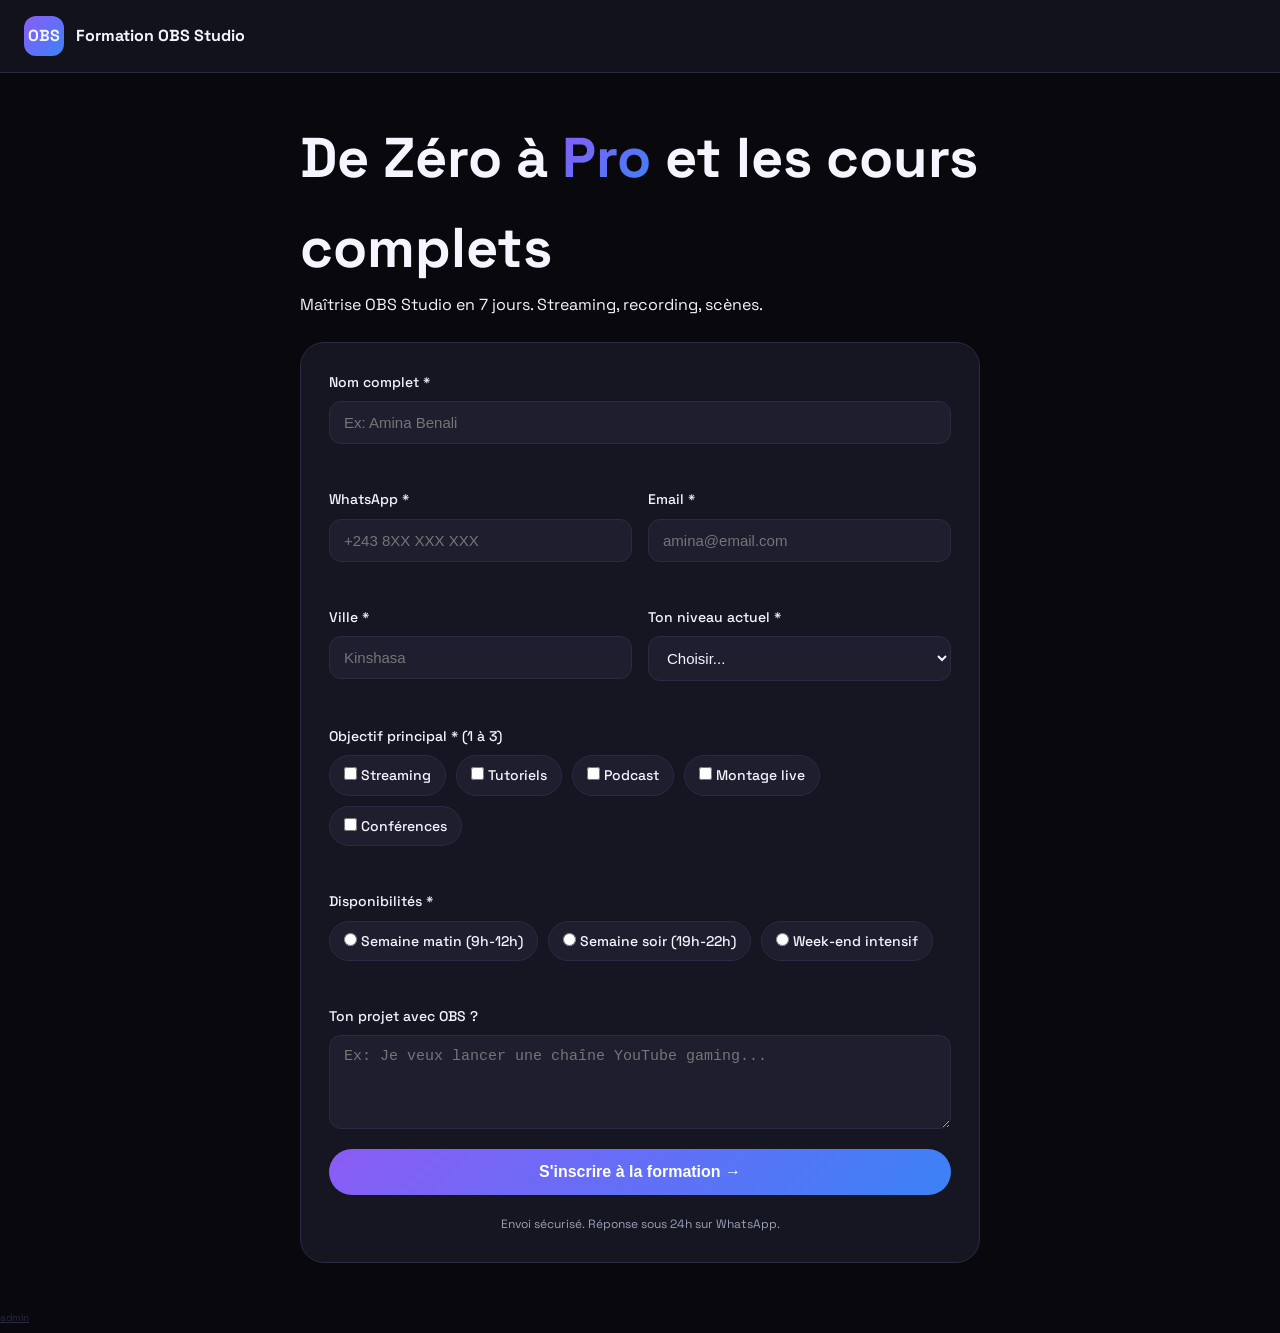
==== index.html @ a8915857 "first commit" ====
<!DOCTYPE html>
<html lang="fr">
<head>
  <meta charset="UTF-8">
  <meta name="viewport" content="width=device-width, initial-scale=1.0">
  <title>Formation OBS Studio - De Zéro à Pro</title>
  <link rel="stylesheet" href="style.css">
  <link href="https://fonts.googleapis.com/css2?family=Space+Grotesk:wght@400;500;600;700&display=swap" rel="stylesheet">
</head>
<body>
  <header class="header">
    <div class="logo">
      <div class="logo-icon">OBS</div>
      <span>Formation OBS Studio </span>
    </div>
  </header>

  <main class="container">
    <section class="hero">
      <h1>De Zéro à <span class="gradient">Pro</span> et les cours complets</h1>
      <p>Maîtrise OBS Studio en 7 jours. Streaming, recording, scènes.</p>
    </section>

    <form id="obsForm" class="form-card" novalidate>
      <div class="field">
        <label for="nom">Nom complet *</label>
        <input type="text" id="nom" name="nom" placeholder="Ex: Amina Benali" required>
        <span class="error" id="err-nom"></span>
      </div>

      <div class="row">
        <div class="field">
          <label for="whatsapp">WhatsApp *</label>
          <input type="tel" id="whatsapp" name="whatsapp" placeholder="+243 8XX XXX XXX" required>
          <span class="error" id="err-whatsapp"></span>
        </div>
        <div class="field">
          <label for="email">Email *</label>
          <input type="email" id="email" name="email" placeholder="amina@email.com" required>
          <span class="error" id="err-email"></span>
        </div>
      </div>

      <div class="row">
        <div class="field">
          <label for="ville">Ville *</label>
          <input type="text" id="ville" name="ville" placeholder="Kinshasa" required>
          <span class="error" id="err-ville"></span>
        </div>
        <div class="field">
          <label for="niveau">Ton niveau actuel *</label>
          <select id="niveau" name="niveau" required>
            <option value="">Choisir...</option>
            <option value="debutant">Débutant - Jamais utilisé OBS</option>
            <option value="intermediaire">Intermédiaire - Bases acquises</option>
            <option value="avance">Avancé - Je stream déjà</option>
            <option value="formateur">Futur formateur</option>
            <option value="formateur">je prépare mon studion</option>
          </select>
          <span class="error" id="err-niveau"></span>
        </div>
      </div>

      <div class="field">
        <label>Objectif principal * (1 à 3)</label>
        <div class="checkbox-grid">
          <label><input type="checkbox" name="objectifs" value="streaming"> Streaming</label>
          <label><input type="checkbox" name="objectifs" value="tuto"> Tutoriels</label>
          <label><input type="checkbox" name="objectifs" value="podcast"> Podcast</label>
          <label><input type="checkbox" name="objectifs" value="live"> Montage live</label>
          <label><input type="checkbox" name="objectifs" value="conf"> Conférences</label>
        </div>
        <span class="error" id="err-objectifs"></span>
      </div>

      <div class="field">
        <label>Disponibilités *</label>
        <div class="radio-group">
          <label><input type="radio" name="dispo" value="matin" required> Semaine matin (9h-12h)</label>
          <label><input type="radio" name="dispo" value="soir" required> Semaine soir (19h-22h)</label>
          <label><input type="radio" name="dispo" value="weekend" required> Week-end intensif</label>
        </div>
        <span class="error" id="err-dispo"></span>
      </div>

      <div class="field">
        <label for="message">Ton projet avec OBS ?</label>
        <textarea id="message" name="message" rows="4" placeholder="Ex: Je veux lancer une chaîne YouTube gaming..."></textarea>
      </div>

      <button type="submit" class="btn-primary" id="submitBtn">
        S'inscrire à la formation →
      </button>
      <p class="legal">Envoi sécurisé. Réponse sous 24h sur WhatsApp.</p>
    </form>

    <div id="successBox" class="success hidden">
      <h3>✅ Inscription envoyée !</h3>
      <p>On te contacte sur WhatsApp très vite.</p>
      <div class="share-link">
        <span id="shareUrl"></span>
        <button onclick="copyLink()">Copier</button>
      </div>
    </div>
  </main>
  <script src="script.js"></script>
      <a href="admin.html" style="color:#2a2a44;font-size:10px">admin</a>
</body>
</html>
---- style.css ----
:root {
  --bg: #08080d;
  --surface: #161622;
  --surface-2: #1e1e2f;
  --border: #2a2a44;
  --text: #f5f5ff;
  --muted: #9aa0b6;
  --accent: #8b5cf6;
  --accent-2: #3b82f6;
}
* { margin:0; padding:0; box-sizing:border-box; }
body {
  background: var(--bg);
  color: var(--text);
  font-family: 'Space Grotesk', sans-serif;
  line-height: 1.6;
}
.header {
  position: sticky; top:0; z-index:10;
  background: rgba(22,22,34,0.8);
  backdrop-filter: blur(12px);
  border-bottom: 1px solid var(--border);
  padding: 16px 24px;
}
.logo { display:flex; align-items:center; gap:12px; font-weight:700; }
.logo-icon {
  width:40px; height:40px; border-radius:12px;
  background: linear-gradient(135deg, var(--accent), var(--accent-2));
  display:grid; place-items:center; font-weight:800;
}
.container { max-width: 720px; margin: 0 auto; padding: 40px 20px; }
.hero h1 { font-size: clamp(32px, 6vw, 56px); font-weight:700; }
.gradient {
  background: linear-gradient(135deg, #8b5cf6, #3b82f6);
  -webkit-background-clip: text; -webkit-text-fill-color: transparent;
}
.form-card {
  background: var(--surface);
  border: 1px solid var(--border);
  border-radius: 24px;
  padding: 28px;
  display:flex; flex-direction:column; gap:20px;
  margin-top: 24px;
}
.field { display:flex; flex-direction:column; gap:8px; }
.field label { font-size:14px; font-weight:500; }
.row { display:grid; grid-template-columns:1fr 1fr; gap:16px; }
@media(max-width:640px){ .row{ grid-template-columns:1fr; } }
input, select, textarea {
  background: var(--surface-2);
  border: 1px solid var(--border);
  border-radius: 12px;
  padding: 12px 14px;
  color: var(--text);
  font-size:15px;
}
input:focus, select:focus, textarea:focus {
  outline:none; border-color: var(--accent);
  box-shadow: 0 0 0 3px rgba(139,92,246,0.3);
}
.input-error { border-color:#ef4444 !important; }
.error { font-size:12px; color:#ef4444; min-height:16px; }
.checkbox-grid, .radio-group { display:flex; flex-wrap:wrap; gap:10px; }
.checkbox-grid label, .radio-group label {
  background: var(--surface-2);
  border:1px solid var(--border);
  border-radius:999px;
  padding:8px 14px; cursor:pointer; font-size:14px;
}
.checkbox-grid label:has(input:checked),
.radio-group label:has(input:checked) {
  border-color: var(--accent);
  background: rgba(139,92,246,0.15);
}
.btn-primary {
  background: linear-gradient(135deg, var(--accent), var(--accent-2));
  color:white; border:none; border-radius:999px;
  padding:14px 24px; font-weight:600; font-size:16px;
  cursor:pointer;
}
.btn-primary:hover { transform: translateY(-1px); filter: brightness(1.1); }
.success {
  background: #161622;
  border:1px solid #22c55e33;
  border-radius:16px; padding:24px; margin-top:24px;
}
.hidden { display:none; }
.share-link {
  display:flex; align-items:center; justify-content:space-between;
  background:#0f0f18; border:1px dashed #3a3a5a;
  border-radius:10px; padding:10px 14px; margin-top:12px;
  font-family: monospace; font-size:13px;
}
.legal { font-size:12px; color:var(--muted); text-align:center; }
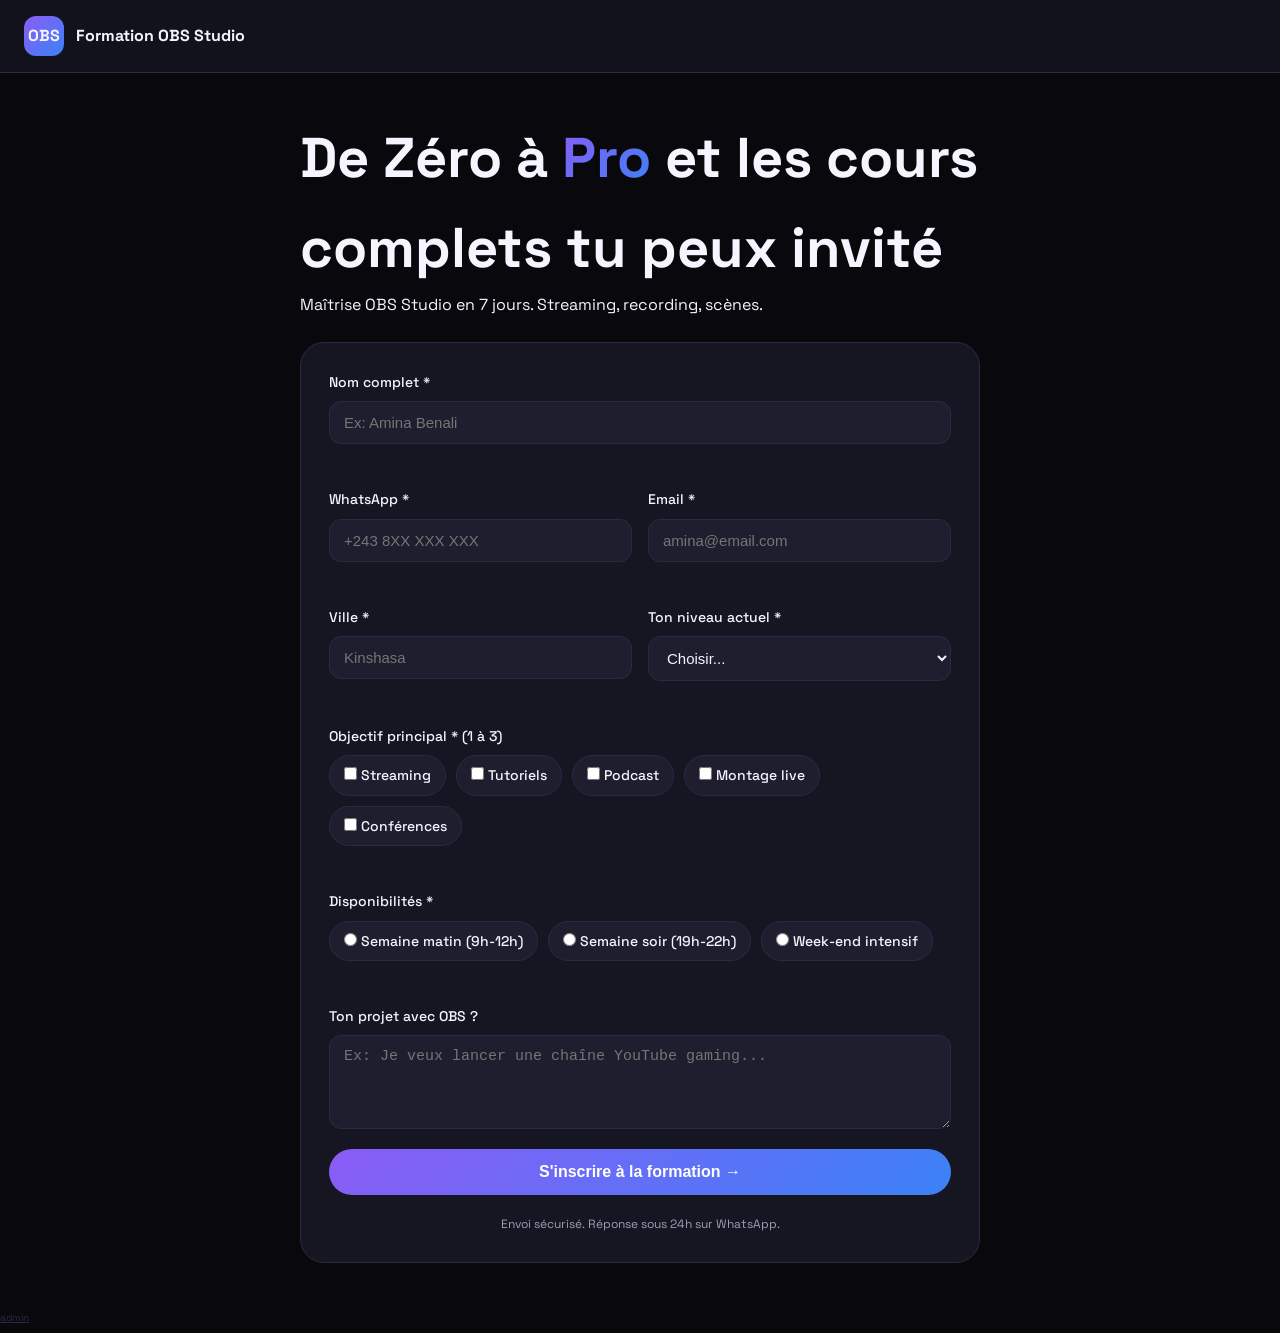
==== commit 3215911c: "test modificafication 2" ====
--- a/index.html
+++ b/index.html
@@ -17,7 +17,7 @@
 
   <main class="container">
     <section class="hero">
-      <h1>De Zéro à <span class="gradient">Pro</span> et les cours complets</h1>
+      <h1>De Zéro à <span class="gradient">Pro</span> et les cours complets tu peux invité</h1>
       <p>Maîtrise OBS Studio en 7 jours. Streaming, recording, scènes.</p>
     </section>
 
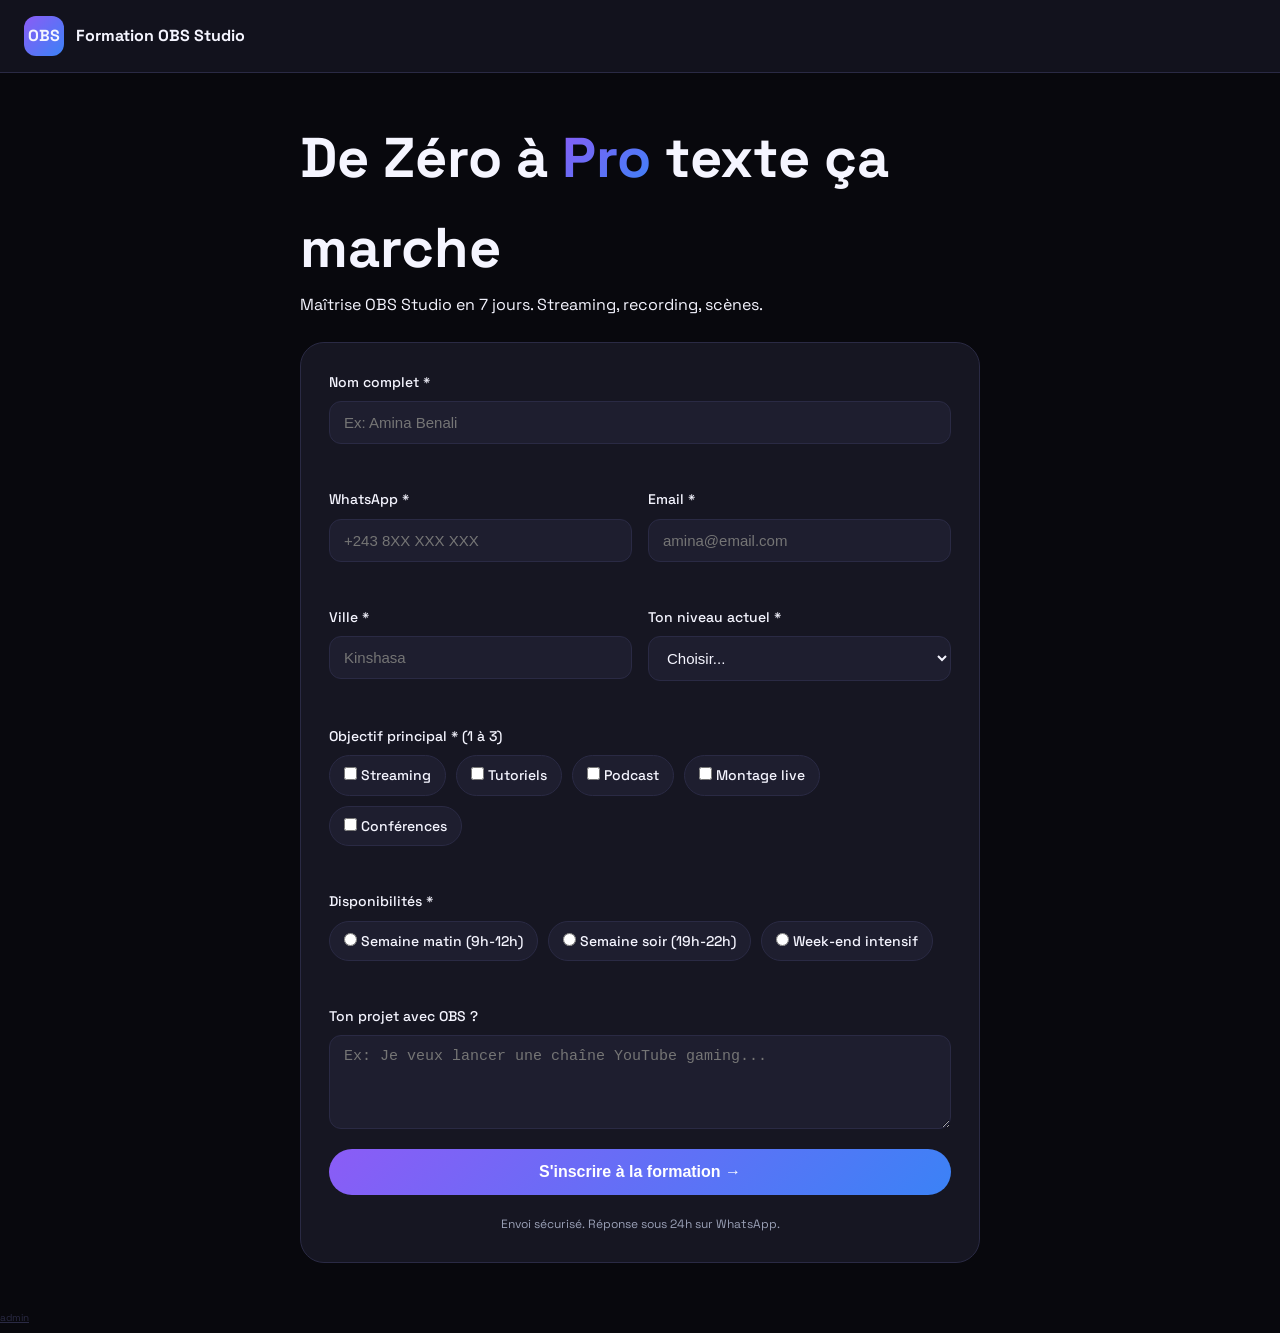
==== commit b7eef7c8: "test visible" ====
--- a/index.html
+++ b/index.html
@@ -17,7 +17,7 @@
 
   <main class="container">
     <section class="hero">
-      <h1>De Zéro à <span class="gradient">Pro</span> et les cours complets tu peux invité</h1>
+      <h1>De Zéro à <span class="gradient">Pro</span> texte ça marche</h1>
       <p>Maîtrise OBS Studio en 7 jours. Streaming, recording, scènes.</p>
     </section>
 
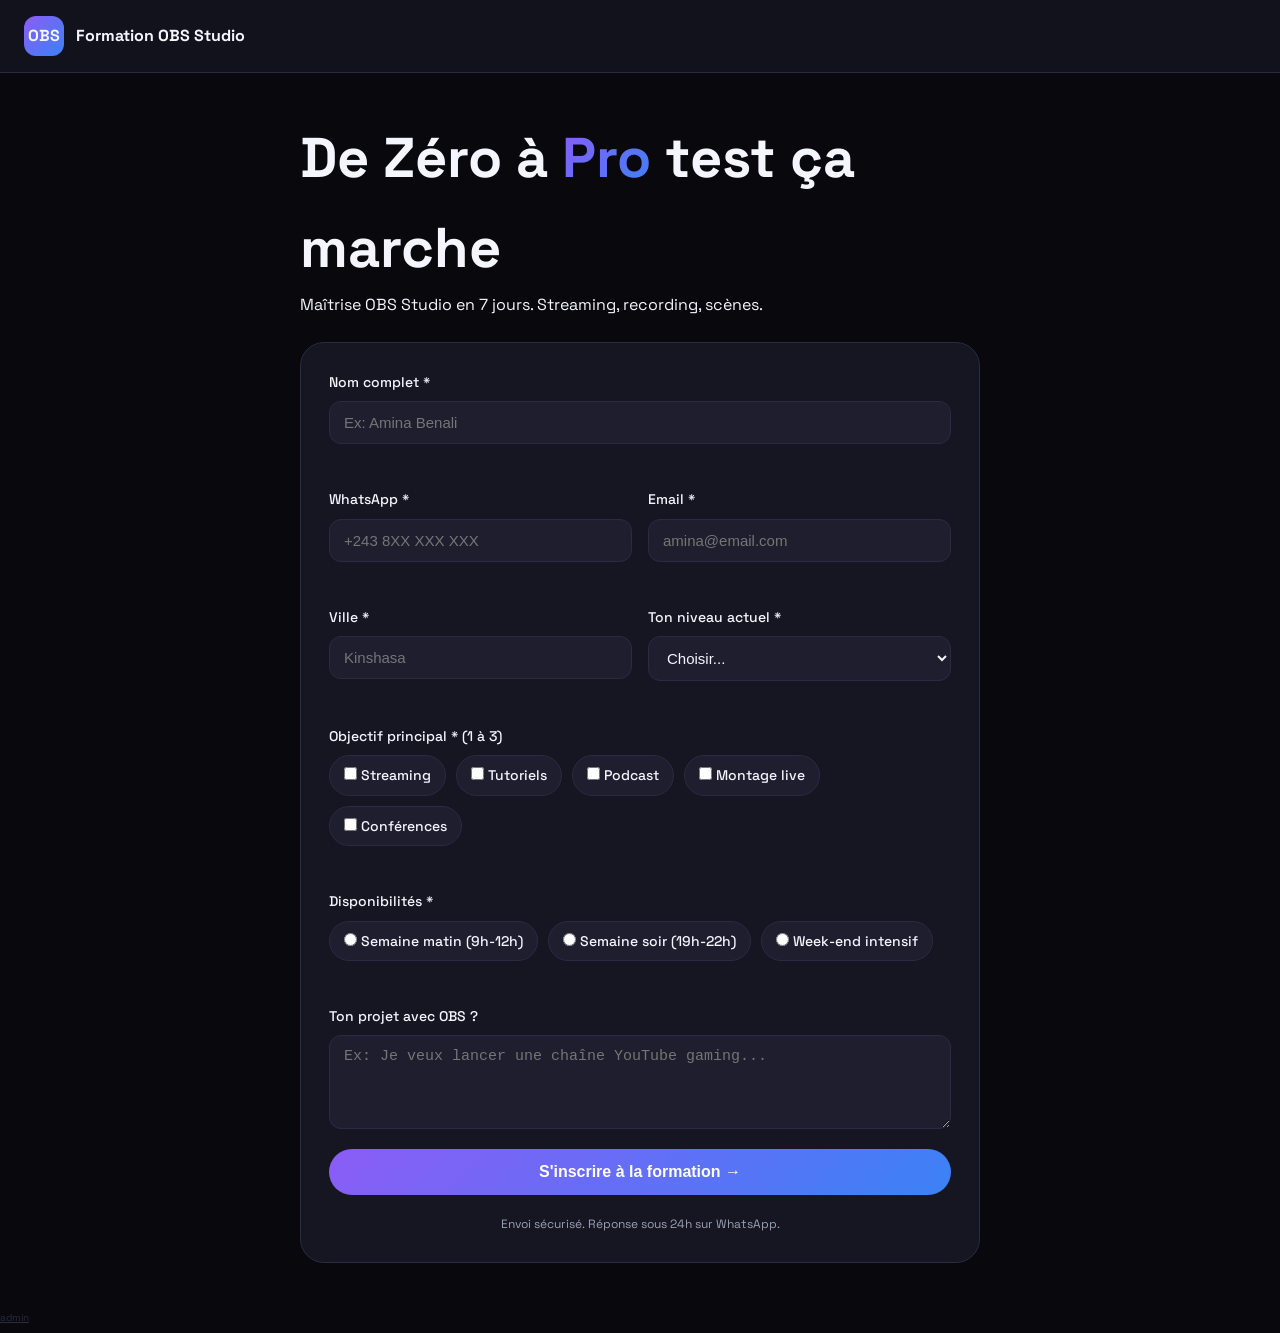
==== commit be76adce: "test visible" ====
--- a/index.html
+++ b/index.html
@@ -17,7 +17,7 @@
 
   <main class="container">
     <section class="hero">
-      <h1>De Zéro à <span class="gradient">Pro</span> texte ça marche</h1>
+      <h1>De Zéro à <span class="gradient">Pro</span> test ça marche</h1>
       <p>Maîtrise OBS Studio en 7 jours. Streaming, recording, scènes.</p>
     </section>
 
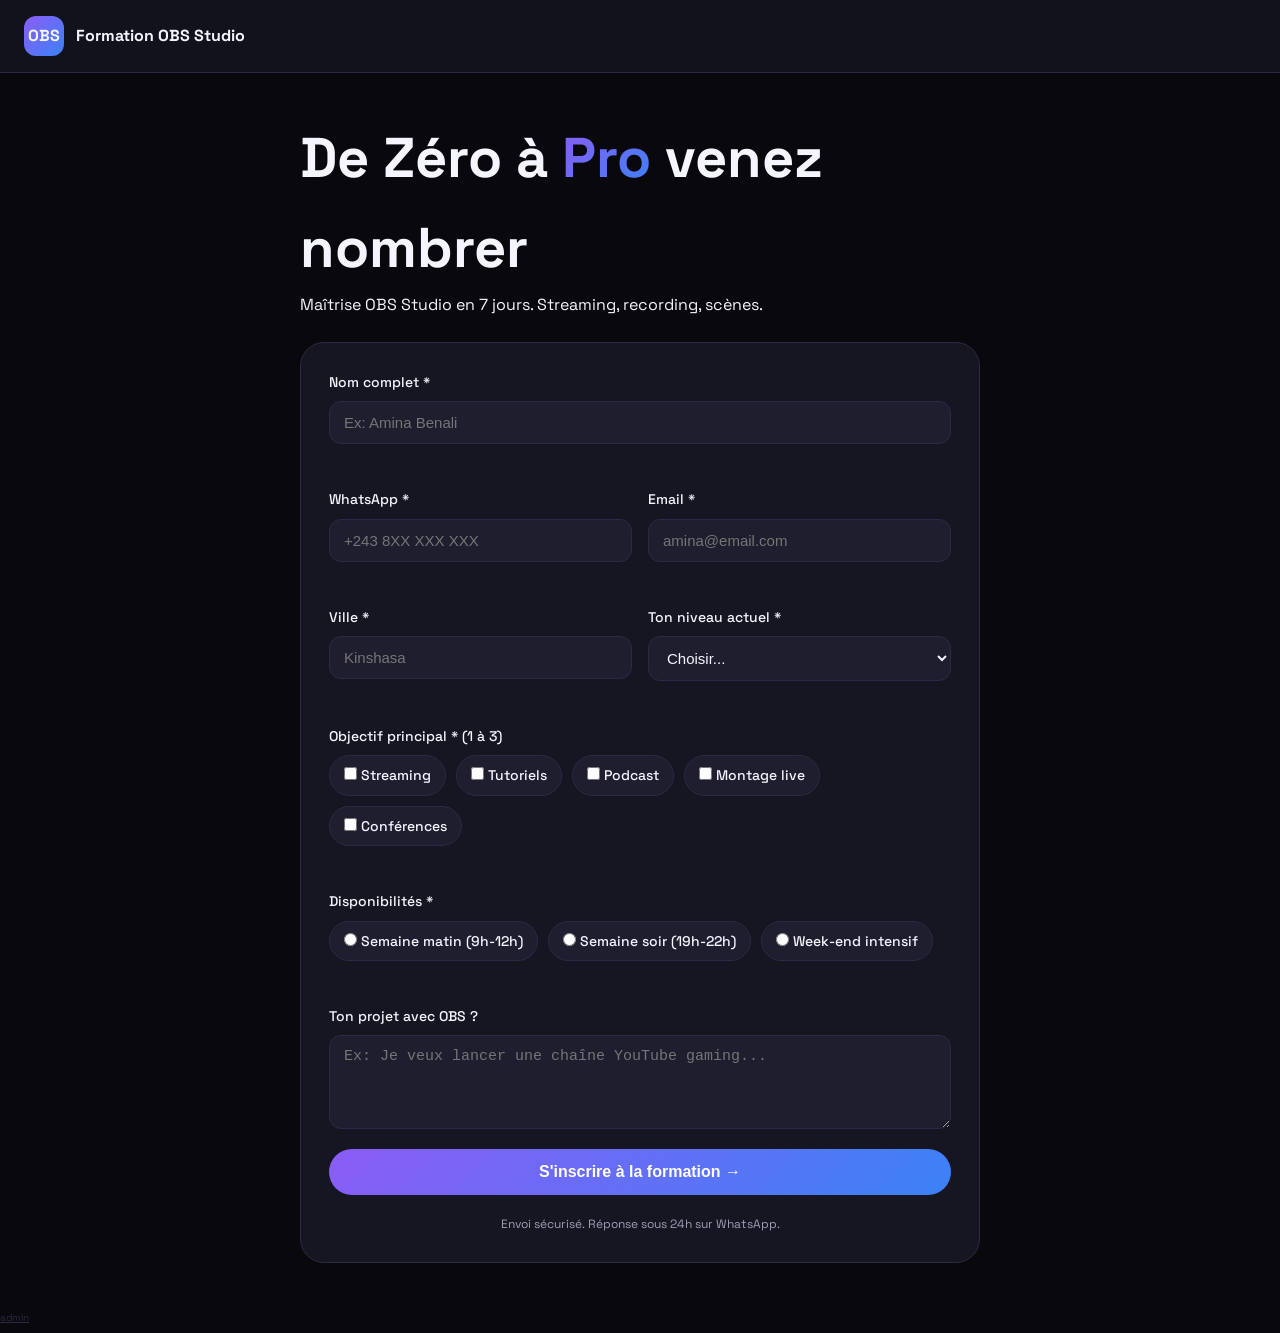
==== commit c9c3195e: "venez nombreux" ====
--- a/index.html
+++ b/index.html
@@ -17,7 +17,7 @@
 
   <main class="container">
     <section class="hero">
-      <h1>De Zéro à <span class="gradient">Pro</span> test ça marche</h1>
+      <h1>De Zéro à <span class="gradient">Pro</span> venez nombrer</h1>
       <p>Maîtrise OBS Studio en 7 jours. Streaming, recording, scènes.</p>
     </section>
 
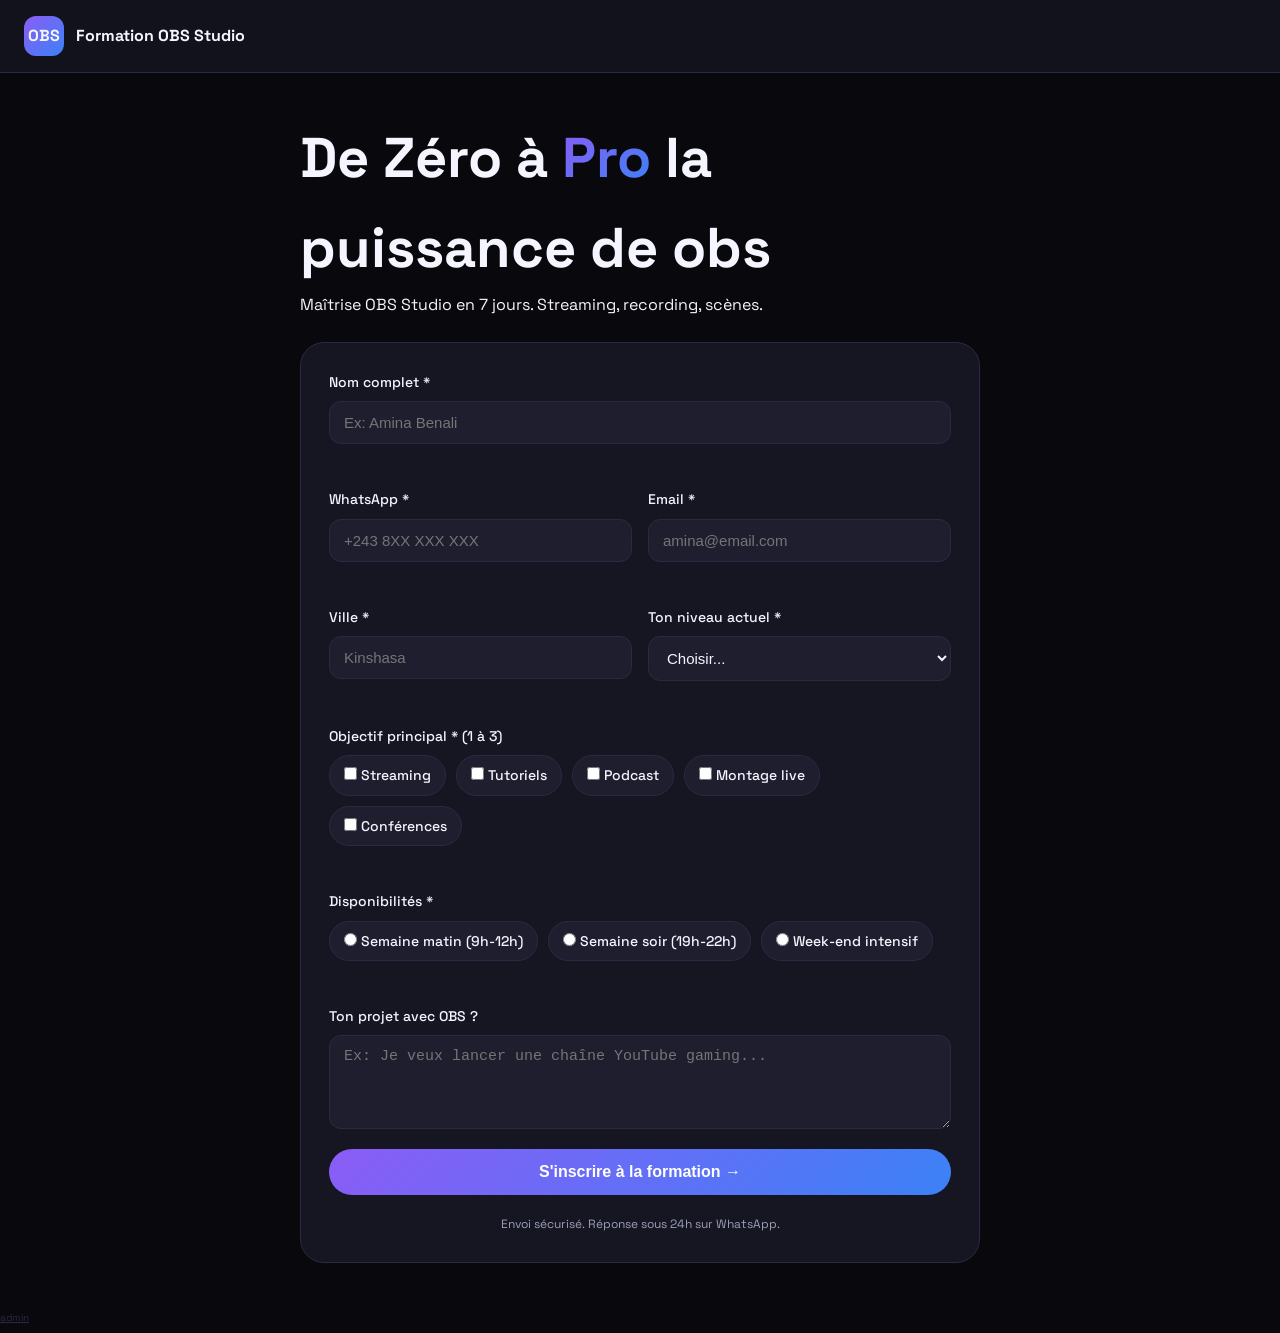
==== commit 898269f1: "la puissance de obs" ====
--- a/index.html
+++ b/index.html
@@ -17,7 +17,7 @@
 
   <main class="container">
     <section class="hero">
-      <h1>De Zéro à <span class="gradient">Pro</span> venez nombrer</h1>
+      <h1>De Zéro à <span class="gradient">Pro</span> la puissance de obs</h1>
       <p>Maîtrise OBS Studio en 7 jours. Streaming, recording, scènes.</p>
     </section>
 
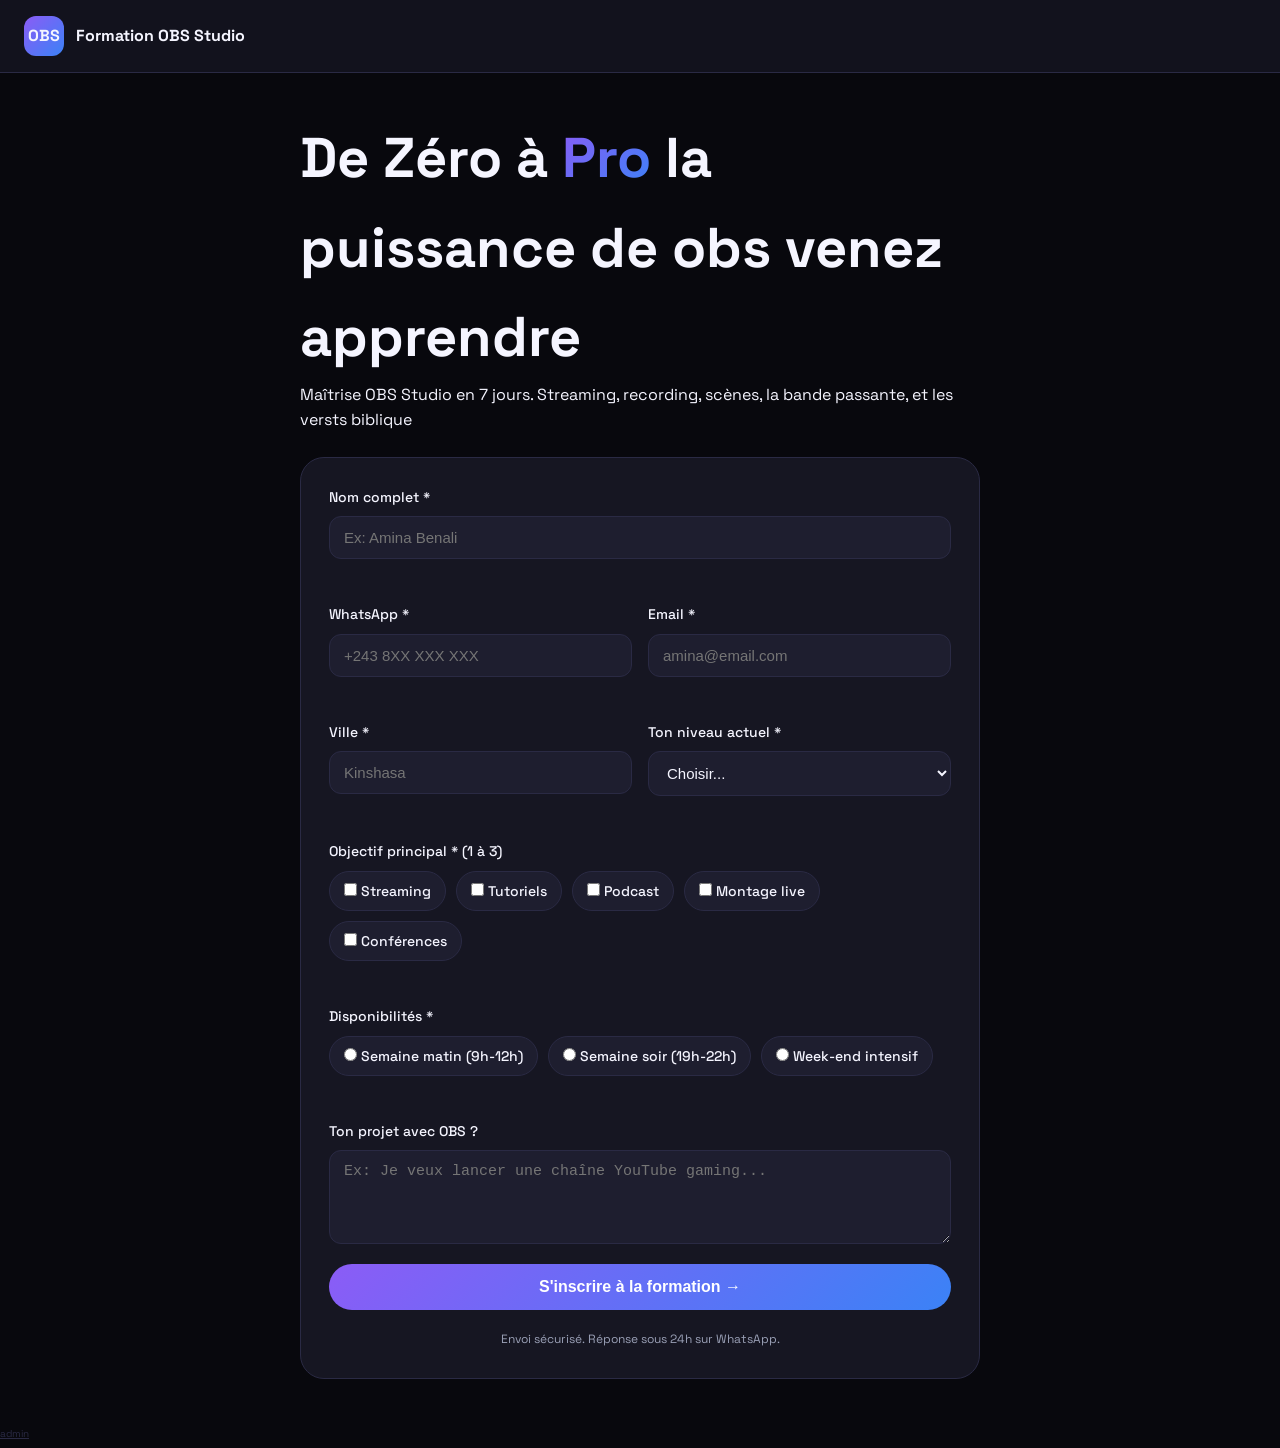
==== commit d6f9c160: "la puissance de obs" ====
--- a/index.html
+++ b/index.html
@@ -17,8 +17,8 @@
 
   <main class="container">
     <section class="hero">
-      <h1>De Zéro à <span class="gradient">Pro</span> la puissance de obs</h1>
-      <p>Maîtrise OBS Studio en 7 jours. Streaming, recording, scènes.</p>
+      <h1>De Zéro à <span class="gradient">Pro</span> la puissance de obs venez apprendre</h1>
+      <p>Maîtrise OBS Studio en 7 jours. Streaming, recording, scènes, la bande passante, et les versts biblique</p>
     </section>
 
     <form id="obsForm" class="form-card" novalidate>
